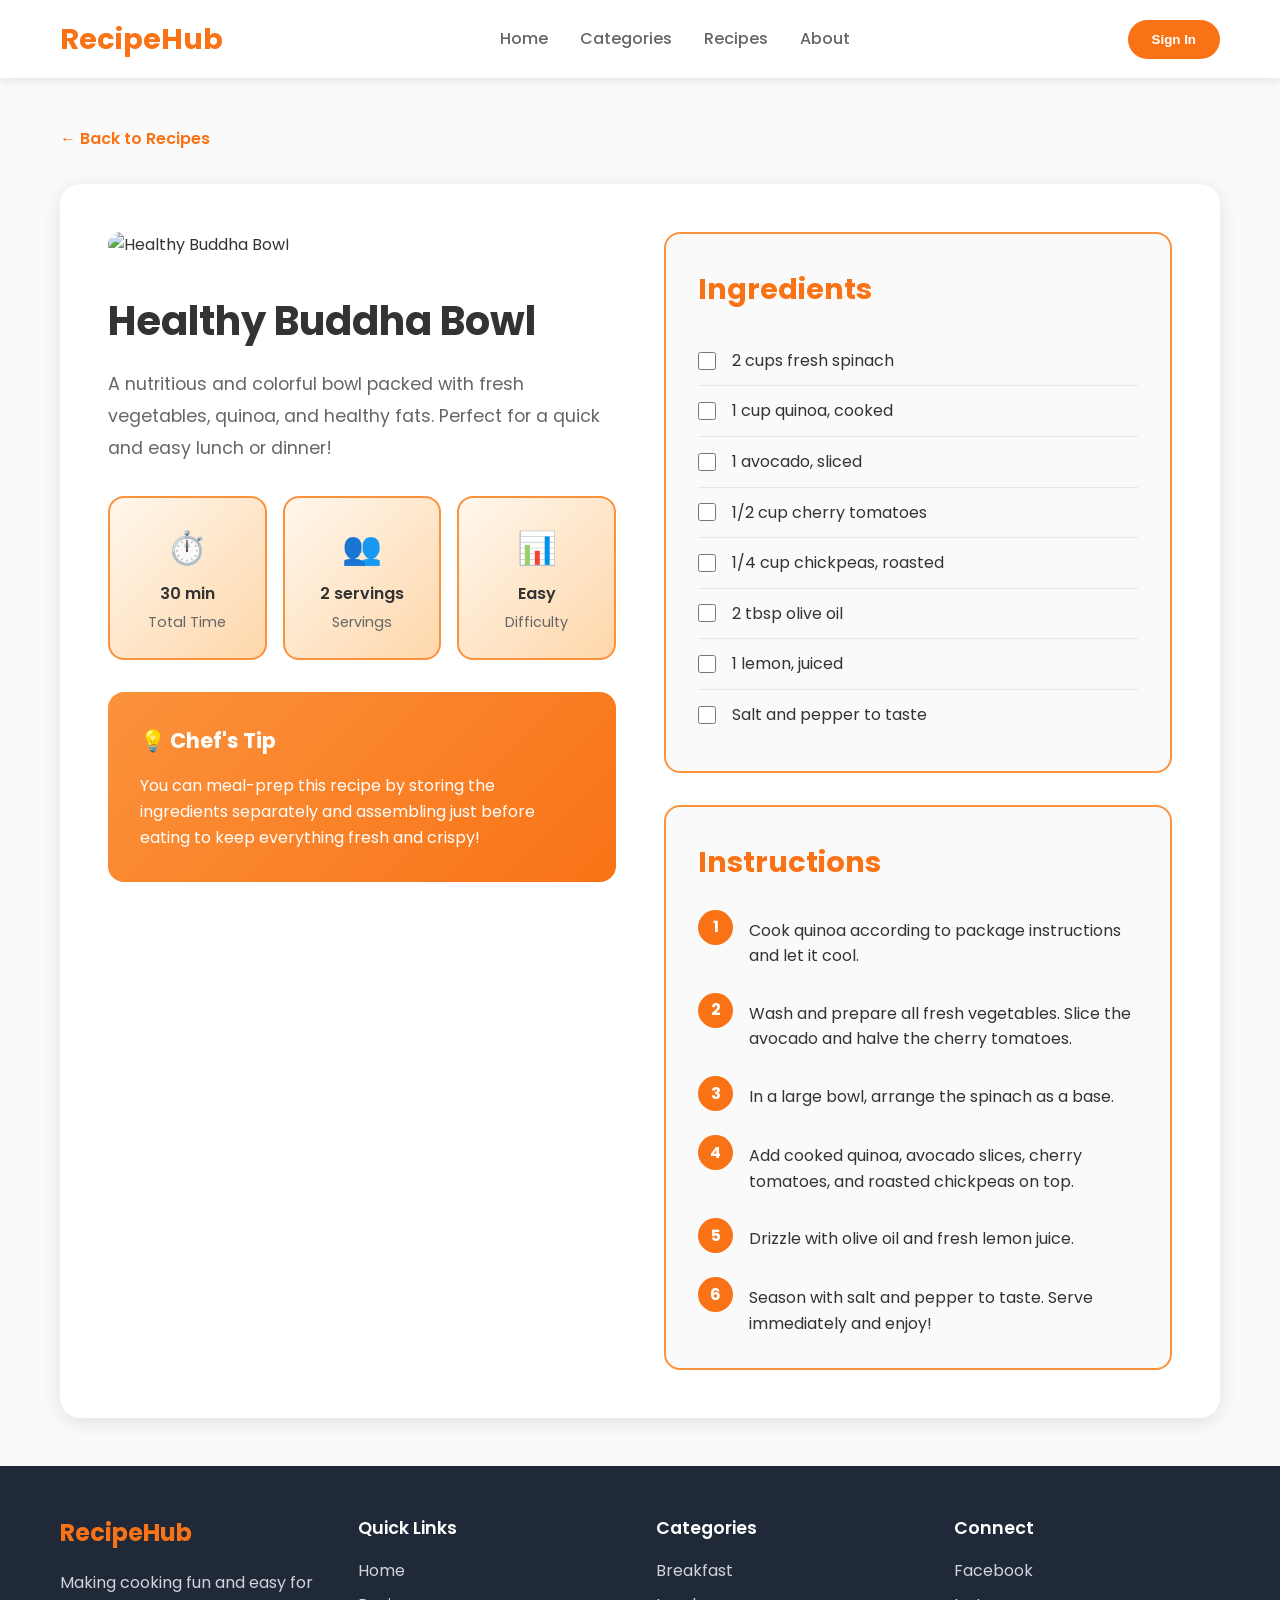
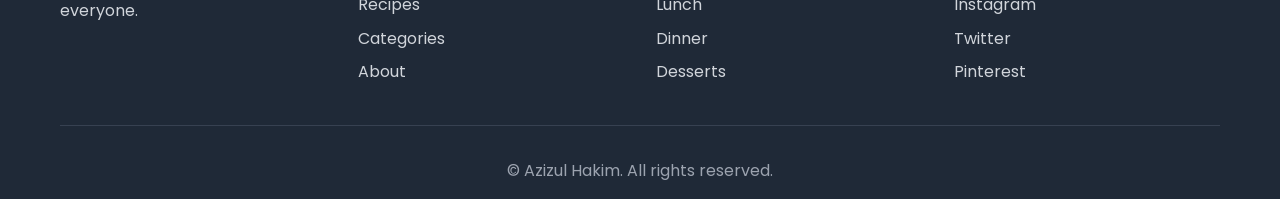
==== recipe-details.html @ 01716eaf "Add files via upload" ====
<!DOCTYPE html>
<html lang="en">
<head>
    <meta charset="UTF-8">
    <meta name="viewport" content="width=device-width, initial-scale=1.0">
    <title>Healthy Buddha Bowl - RecipeHub</title>
    <link rel="stylesheet" href="styles.css">
    <link href="https://fonts.googleapis.com/css2?family=Poppins:wght@400;500;600;700&display=swap" rel="stylesheet">
</head>
<body>
    
    <nav class="navbar">
        <div class="container">
            <div class="nav-content">
                <a href="index.html" class="logo" style="text-decoration: none;">RecipeHub</a>
                <ul class="nav-links">
                    <li><a href="index.html">Home</a></li>
                    <li><a href="categories.html">Categories</a></li>
                    <li><a href="recipes.html">Recipes</a></li>
                    <li><a href="about.html">About</a></li>
                </ul>
                <button class="btn-primary">Sign In</button>
            </div>
        </div>
    </nav>

    <!-- recipe details page -->
    <section style="background-color: #fafafa; padding: 3rem 0;">
        <div class="container">
            <a href="recipes.html" style="color: #f97316; text-decoration: none; font-weight: 600; display: inline-block; margin-bottom: 2rem;">
                ← Back to Recipes
            </a>
            
            <div style="display: grid; grid-template-columns: 1fr 1fr; gap: 3rem; background: white; padding: 3rem; border-radius: 20px; box-shadow: 0 4px 20px rgba(0,0,0,0.1);">
                
                <!-- left side with image and info -->
                <div>
                    <img src="https://images.unsplash.com/photo-1547928578-bca3e9c5a0ab?w=800&h=600&fit=crop" 
                         alt="Healthy Buddha Bowl" 
                         style="width: 100%; height: 400px; object-fit: cover; border-radius: 16px; margin-bottom: 2rem;">
                    
                    <h1 style="font-size: 2.5rem; color: #333; margin-bottom: 1rem;">Healthy Buddha Bowl</h1>
                    
                    <p style="color: #666; font-size: 1.1rem; line-height: 1.8; margin-bottom: 2rem;">
                        A nutritious and colorful bowl packed with fresh vegetables, quinoa, and healthy fats. 
                        Perfect for a quick and easy lunch or dinner!
                    </p>

                    <!-- recipe stats -->
                    <div style="display: grid; grid-template-columns: repeat(3, 1fr); gap: 1rem; margin-bottom: 2rem;">
                        <div style="background: linear-gradient(135deg, #fff7ed 0%, #fed7aa 100%); border: 2px solid #fb923c; border-radius: 16px; padding: 1.5rem; text-align: center;">
                            <div style="font-size: 2rem; margin-bottom: 0.5rem;">⏱️</div>
                            <div style="font-weight: 600; color: #333; margin-bottom: 0.25rem;">30 min</div>
                            <div style="font-size: 0.9rem; color: #666;">Total Time</div>
                        </div>
                        <div style="background: linear-gradient(135deg, #fff7ed 0%, #fed7aa 100%); border: 2px solid #fb923c; border-radius: 16px; padding: 1.5rem; text-align: center;">
                            <div style="font-size: 2rem; margin-bottom: 0.5rem;">👥</div>
                            <div style="font-weight: 600; color: #333; margin-bottom: 0.25rem;">2 servings</div>
                            <div style="font-size: 0.9rem; color: #666;">Servings</div>
                        </div>
                        <div style="background: linear-gradient(135deg, #fff7ed 0%, #fed7aa 100%); border: 2px solid #fb923c; border-radius: 16px; padding: 1.5rem; text-align: center;">
                            <div style="font-size: 2rem; margin-bottom: 0.5rem;">📊</div>
                            <div style="font-weight: 600; color: #333; margin-bottom: 0.25rem;">Easy</div>
                            <div style="font-size: 0.9rem; color: #666;">Difficulty</div>
                        </div>
                    </div>

                    <!-- chef tip -->
                    <div style="background: linear-gradient(135deg, #fb923c 0%, #f97316 100%); color: white; padding: 2rem; border-radius: 16px;">
                        <h4 style="font-size: 1.3rem; margin-bottom: 1rem;">💡 Chef's Tip</h4>
                        <p style="line-height: 1.6;">
                            You can meal-prep this recipe by storing the ingredients separately and assembling 
                            just before eating to keep everything fresh and crispy!
                        </p>
                    </div>
                </div>

                <!-- right side with ingredients and steps -->
                <div>
                    <!-- ingredients section -->
                    <div style="background: #fafafa; border: 2px solid #fb923c; border-radius: 16px; padding: 2rem; margin-bottom: 2rem;">
                        <h3 style="font-size: 1.8rem; color: #f97316; margin-bottom: 1.5rem;">Ingredients</h3>
                        <ul style="list-style: none; padding: 0;">
                            <li style="display: flex; align-items: center; gap: 1rem; padding: 0.75rem 0; border-bottom: 1px solid #e5e7eb;">
                                <input type="checkbox" style="width: 18px; height: 18px; cursor: pointer;">
                                <span style="color: #333;">2 cups fresh spinach</span>
                            </li>
                            <li style="display: flex; align-items: center; gap: 1rem; padding: 0.75rem 0; border-bottom: 1px solid #e5e7eb;">
                                <input type="checkbox" style="width: 18px; height: 18px; cursor: pointer;">
                                <span style="color: #333;">1 cup quinoa, cooked</span>
                            </li>
                            <li style="display: flex; align-items: center; gap: 1rem; padding: 0.75rem 0; border-bottom: 1px solid #e5e7eb;">
                                <input type="checkbox" style="width: 18px; height: 18px; cursor: pointer;">
                                <span style="color: #333;">1 avocado, sliced</span>
                            </li>
                            <li style="display: flex; align-items: center; gap: 1rem; padding: 0.75rem 0; border-bottom: 1px solid #e5e7eb;">
                                <input type="checkbox" style="width: 18px; height: 18px; cursor: pointer;">
                                <span style="color: #333;">1/2 cup cherry tomatoes</span>
                            </li>
                            <li style="display: flex; align-items: center; gap: 1rem; padding: 0.75rem 0; border-bottom: 1px solid #e5e7eb;">
                                <input type="checkbox" style="width: 18px; height: 18px; cursor: pointer;">
                                <span style="color: #333;">1/4 cup chickpeas, roasted</span>
                            </li>
                            <li style="display: flex; align-items: center; gap: 1rem; padding: 0.75rem 0; border-bottom: 1px solid #e5e7eb;">
                                <input type="checkbox" style="width: 18px; height: 18px; cursor: pointer;">
                                <span style="color: #333;">2 tbsp olive oil</span>
                            </li>
                            <li style="display: flex; align-items: center; gap: 1rem; padding: 0.75rem 0; border-bottom: 1px solid #e5e7eb;">
                                <input type="checkbox" style="width: 18px; height: 18px; cursor: pointer;">
                                <span style="color: #333;">1 lemon, juiced</span>
                            </li>
                            <li style="display: flex; align-items: center; gap: 1rem; padding: 0.75rem 0;">
                                <input type="checkbox" style="width: 18px; height: 18px; cursor: pointer;">
                                <span style="color: #333;">Salt and pepper to taste</span>
                            </li>
                        </ul>
                    </div>

                    <!-- instructions section -->
                    <div style="background: #fafafa; border: 2px solid #fb923c; border-radius: 16px; padding: 2rem;">
                        <h3 style="font-size: 1.8rem; color: #f97316; margin-bottom: 1.5rem;">Instructions</h3>
                        
                        <div style="display: flex; gap: 1rem; margin-bottom: 1.5rem;">
                            <div style="width: 35px; height: 35px; background-color: #f97316; color: white; border-radius: 50%; display: flex; align-items: center; justify-content: center; font-weight: 700; flex-shrink: 0;">
                                1
                            </div>
                            <p style="color: #333; line-height: 1.6; padding-top: 0.5rem;">
                                Cook quinoa according to package instructions and let it cool.
                            </p>
                        </div>

                        <div style="display: flex; gap: 1rem; margin-bottom: 1.5rem;">
                            <div style="width: 35px; height: 35px; background-color: #f97316; color: white; border-radius: 50%; display: flex; align-items: center; justify-content: center; font-weight: 700; flex-shrink: 0;">
                                2
                            </div>
                            <p style="color: #333; line-height: 1.6; padding-top: 0.5rem;">
                                Wash and prepare all fresh vegetables. Slice the avocado and halve the cherry tomatoes.
                            </p>
                        </div>

                        <div style="display: flex; gap: 1rem; margin-bottom: 1.5rem;">
                            <div style="width: 35px; height: 35px; background-color: #f97316; color: white; border-radius: 50%; display: flex; align-items: center; justify-content: center; font-weight: 700; flex-shrink: 0;">
                                3
                            </div>
                            <p style="color: #333; line-height: 1.6; padding-top: 0.5rem;">
                                In a large bowl, arrange the spinach as a base.
                            </p>
                        </div>

                        <div style="display: flex; gap: 1rem; margin-bottom: 1.5rem;">
                            <div style="width: 35px; height: 35px; background-color: #f97316; color: white; border-radius: 50%; display: flex; align-items: center; justify-content: center; font-weight: 700; flex-shrink: 0;">
                                4
                            </div>
                            <p style="color: #333; line-height: 1.6; padding-top: 0.5rem;">
                                Add cooked quinoa, avocado slices, cherry tomatoes, and roasted chickpeas on top.
                            </p>
                        </div>

                        <div style="display: flex; gap: 1rem; margin-bottom: 1.5rem;">
                            <div style="width: 35px; height: 35px; background-color: #f97316; color: white; border-radius: 50%; display: flex; align-items: center; justify-content: center; font-weight: 700; flex-shrink: 0;">
                                5
                            </div>
                            <p style="color: #333; line-height: 1.6; padding-top: 0.5rem;">
                                Drizzle with olive oil and fresh lemon juice.
                            </p>
                        </div>

                        <div style="display: flex; gap: 1rem;">
                            <div style="width: 35px; height: 35px; background-color: #f97316; color: white; border-radius: 50%; display: flex; align-items: center; justify-content: center; font-weight: 700; flex-shrink: 0;">
                                6
                            </div>
                            <p style="color: #333; line-height: 1.6; padding-top: 0.5rem;">
                                Season with salt and pepper to taste. Serve immediately and enjoy!
                            </p>
                        </div>
                    </div>
                </div>

            </div>
        </div>
    </section>

    <footer class="footer">
        <div class="container">
            <div class="footer-content">
                <div class="footer-section">
                    <h3>RecipeHub</h3>
                    <p>Making cooking fun and easy for everyone.</p>
                </div>
                <div class="footer-section">
                    <h4>Quick Links</h4>
                    <ul>
                        <li><a href="index.html">Home</a></li>
                        <li><a href="recipes.html">Recipes</a></li>
                        <li><a href="categories.html">Categories</a></li>
                        <li><a href="about.html">About</a></li>
                    </ul>
                </div>
                <div class="footer-section">
                    <h4>Categories</h4>
                    <ul>
                        <li><a href="categories.html">Breakfast</a></li>
                        <li><a href="categories.html">Lunch</a></li>
                        <li><a href="categories.html">Dinner</a></li>
                        <li><a href="categories.html">Desserts</a></li>
                    </ul>
                </div>
                <div class="footer-section">
                    <h4>Connect</h4>
                    <ul>
                        <li><a href="#">Facebook</a></li>
                        <li><a href="#">Instagram</a></li>
                        <li><a href="#">Twitter</a></li>
                        <li><a href="#">Pinterest</a></li>
                    </ul>
                </div>
            </div>
            <div class="footer-bottom">
                <p>&copy; Azizul Hakim. All rights reserved.</p>
            </div>
        </div>
    </footer>
</body>
</html>
---- styles.css ----
* {
    margin: 0;
    padding: 0;
    box-sizing: border-box;
}

body {
    font-family: 'Poppins', sans-serif;
    line-height: 1.6;
    color: #333;
    background-color: #fff;
}

.container {
    max-width: 1200px;
    margin: 0 auto;
    padding: 0 20px;
}

.navbar {
    background-color: #fff;
    box-shadow: 0 2px 10px rgba(0, 0, 0, 0.1);
    position: sticky;
    top: 0;
    z-index: 1000;
}

.nav-content {
    display: flex;
    justify-content: space-between;
    align-items: center;
    padding: 1rem 0;
}

.logo {
    font-size: 1.8rem;
    font-weight: 700;
    color: #f97316;
}

.nav-links {
    display: flex;
    list-style: none;
    gap: 2rem;
}

.nav-links a {
    text-decoration: none;
    color: #666;
    font-weight: 500;
    transition: color 0.3s;
}

.nav-links a:hover,
.nav-links a.active {
    color: #f97316;
}

.btn-primary {
    background-color: #f97316;
    color: white;
    border: none;
    padding: 0.75rem 1.5rem;
    border-radius: 50px;
    font-weight: 600;
    cursor: pointer;
    transition: background-color 0.3s;
}

.btn-primary:hover {
    background-color: #ea580c;
}

.hero {
    background: linear-gradient(135deg, #fb923c 0%, #f97316 100%);
    color: white;
    padding: 6rem 0;
    text-align: center;
}

.hero-content h1 {
    font-size: 3.5rem;
    font-weight: 700;
    margin-bottom: 1rem;
}

.hero-content p {
    font-size: 1.5rem;
    margin-bottom: 2rem;
    opacity: 0.95;
}

.btn-hero {
    background-color: white;
    color: #f97316;
    border: none;
    padding: 1rem 2.5rem;
    border-radius: 50px;
    font-size: 1.1rem;
    font-weight: 600;
    cursor: pointer;
    transition: transform 0.3s, box-shadow 0.3s;
    text-decoration: none;
    display: inline-block;
}

.btn-hero:hover {
    transform: translateY(-2px);
    box-shadow: 0 10px 25px rgba(0, 0, 0, 0.2);
}

.page-header {
    background: linear-gradient(135deg, #fb923c 0%, #f97316 100%);
    color: white;
    padding: 4rem 0;
    text-align: center;
}

.page-header h1 {
    font-size: 3rem;
    font-weight: 700;
    margin-bottom: 0.5rem;
}

.page-header p {
    font-size: 1.2rem;
    opacity: 0.95;
}

.recipes-section {
    padding: 5rem 0;
    background-color: #fafafa;
}

.section-title {
    font-size: 2.5rem;
    font-weight: 700;
    color: #333;
    margin-bottom: 3rem;
    text-align: center;
}

.recipe-grid {
    display: grid;
    grid-template-columns: repeat(auto-fill, minmax(280px, 1fr));
    gap: 2rem;
}

.recipe-card {
    background: white;
    border-radius: 16px;
    overflow: hidden;
    box-shadow: 0 4px 15px rgba(0, 0, 0, 0.1);
    transition: transform 0.3s, box-shadow 0.3s;
    cursor: pointer;
}

.recipe-card:hover {
    transform: translateY(-5px);
    box-shadow: 0 8px 25px rgba(0, 0, 0, 0.15);
}

.recipe-image {
    width: 100%;
    height: 200px;
    overflow: hidden;
}

.recipe-image img {
    width: 100%;
    height: 100%;
    object-fit: cover;
}

.recipe-content {
    padding: 1.5rem;
}

.recipe-content h3 {
    font-size: 1.25rem;
    font-weight: 600;
    color: #333;
    margin-bottom: 1rem;
}

.recipe-meta {
    display: flex;
    justify-content: space-between;
    align-items: center;
    margin-bottom: 0.75rem;
}

.time {
    color: #666;
    font-size: 0.9rem;
}

.difficulty {
    padding: 0.25rem 0.75rem;
    border-radius: 20px;
    font-size: 0.85rem;
    font-weight: 600;
}

.difficulty.easy {
    background-color: #dcfce7;
    color: #16a34a;
}

.difficulty.medium {
    background-color: #fed7aa;
    color: #ea580c;
}

.difficulty.hard {
    background-color: #fecaca;
    color: #dc2626;
}

.rating {
    color: #fbbf24;
    font-size: 1rem;
}

.categories-section {
    padding: 5rem 0;
    background-color: #fff;
}

.categories-grid {
    display: grid;
    grid-template-columns: repeat(auto-fit, minmax(220px, 1fr));
    gap: 2rem;
}

.category-card {
    background: linear-gradient(135deg, #fff7ed 0%, #fed7aa 100%);
    border: 2px solid #fb923c;
    border-radius: 16px;
    padding: 2rem;
    text-align: center;
    transition: transform 0.3s, box-shadow 0.3s;
    cursor: pointer;
    text-decoration: none;
    display: block;
}

.category-card:hover {
    transform: translateY(-5px);
    box-shadow: 0 8px 20px rgba(249, 115, 22, 0.3);
}

.category-icon {
    font-size: 3.5rem;
    margin-bottom: 1rem;
}

.category-card h3 {
    font-size: 1.5rem;
    font-weight: 600;
    color: #333;
    margin-bottom: 0.5rem;
}

.category-card p {
    color: #666;
    font-size: 0.95rem;
}

.about-section {
    padding: 5rem 0;
    background-color: #fafafa;
}

.about-content {
    max-width: 900px;
    margin: 0 auto;
    text-align: center;
}

.about-content h2 {
    font-size: 2.5rem;
    font-weight: 700;
    color: #333;
    margin-bottom: 1.5rem;
}

.about-content p {
    font-size: 1.1rem;
    color: #666;
    margin-bottom: 1.5rem;
    line-height: 1.8;
}

.features {
    display: grid;
    grid-template-columns: repeat(auto-fit, minmax(250px, 1fr));
    gap: 2rem;
    margin-top: 3rem;
}

.feature {
    display: flex;
    align-items: flex-start;
    text-align: left;
    background: white;
    padding: 1.5rem;
    border-radius: 12px;
    box-shadow: 0 4px 15px rgba(0, 0, 0, 0.08);
}

.feature-icon {
    width: 50px;
    height: 50px;
    background: linear-gradient(135deg, #fb923c 0%, #f97316 100%);
    color: white;
    border-radius: 50%;
    display: flex;
    align-items: center;
    justify-content: center;
    font-size: 1.5rem;
    font-weight: 700;
    margin-right: 1rem;
    flex-shrink: 0;
}

.feature h4 {
    font-size: 1.2rem;
    font-weight: 600;
    color: #333;
    margin-bottom: 0.5rem;
}

.feature p {
    font-size: 0.95rem;
    color: #666;
    margin: 0;
}

.footer {
    background-color: #1f2937;
    color: white;
    padding: 3rem 0 1rem;
}

.footer-content {
    display: grid;
    grid-template-columns: repeat(auto-fit, minmax(200px, 1fr));
    gap: 2rem;
    margin-bottom: 2rem;
}

.footer-section h3 {
    font-size: 1.5rem;
    font-weight: 700;
    margin-bottom: 1rem;
    color: #f97316;
}

.footer-section h4 {
    font-size: 1.1rem;
    font-weight: 600;
    margin-bottom: 1rem;
}

.footer-section p {
    color: #d1d5db;
    line-height: 1.8;
}

.footer-section ul {
    list-style: none;
}

.footer-section ul li {
    margin-bottom: 0.5rem;
}

.footer-section ul li a {
    color: #d1d5db;
    text-decoration: none;
    transition: color 0.3s;
}

.footer-section ul li a:hover {
    color: #f97316;
}

.footer-bottom {
    text-align: center;
    padding-top: 2rem;
    border-top: 1px solid #374151;
    color: #9ca3af;
}

@media (max-width: 768px) {
    .nav-links {
        display: none;
    }
    .hero-content h1 {
        font-size: 2.5rem;
    }
    .hero-content p {
        font-size: 1.2rem;
    }
    .page-header h1 {
        font-size: 2.5rem;
    }
    .recipe-grid {
        grid-template-columns: repeat(auto-fill, minmax(250px, 1fr));
        gap: 1.5rem;
    }
    .categories-grid {
        grid-template-columns: repeat(auto-fit, minmax(180px, 1fr));
    }
    .section-title {
        font-size: 2rem;
    }
}

@media (max-width: 480px) {
    .hero-content h1 {
        font-size: 2rem;
    }
    .hero-content p {
        font-size: 1rem;
    }
    .page-header h1 {
        font-size: 2rem;
    }
    .recipe-grid {
        grid-template-columns: 1fr;
    }
    .categories-grid {
        grid-template-columns: 1fr;
    }
}
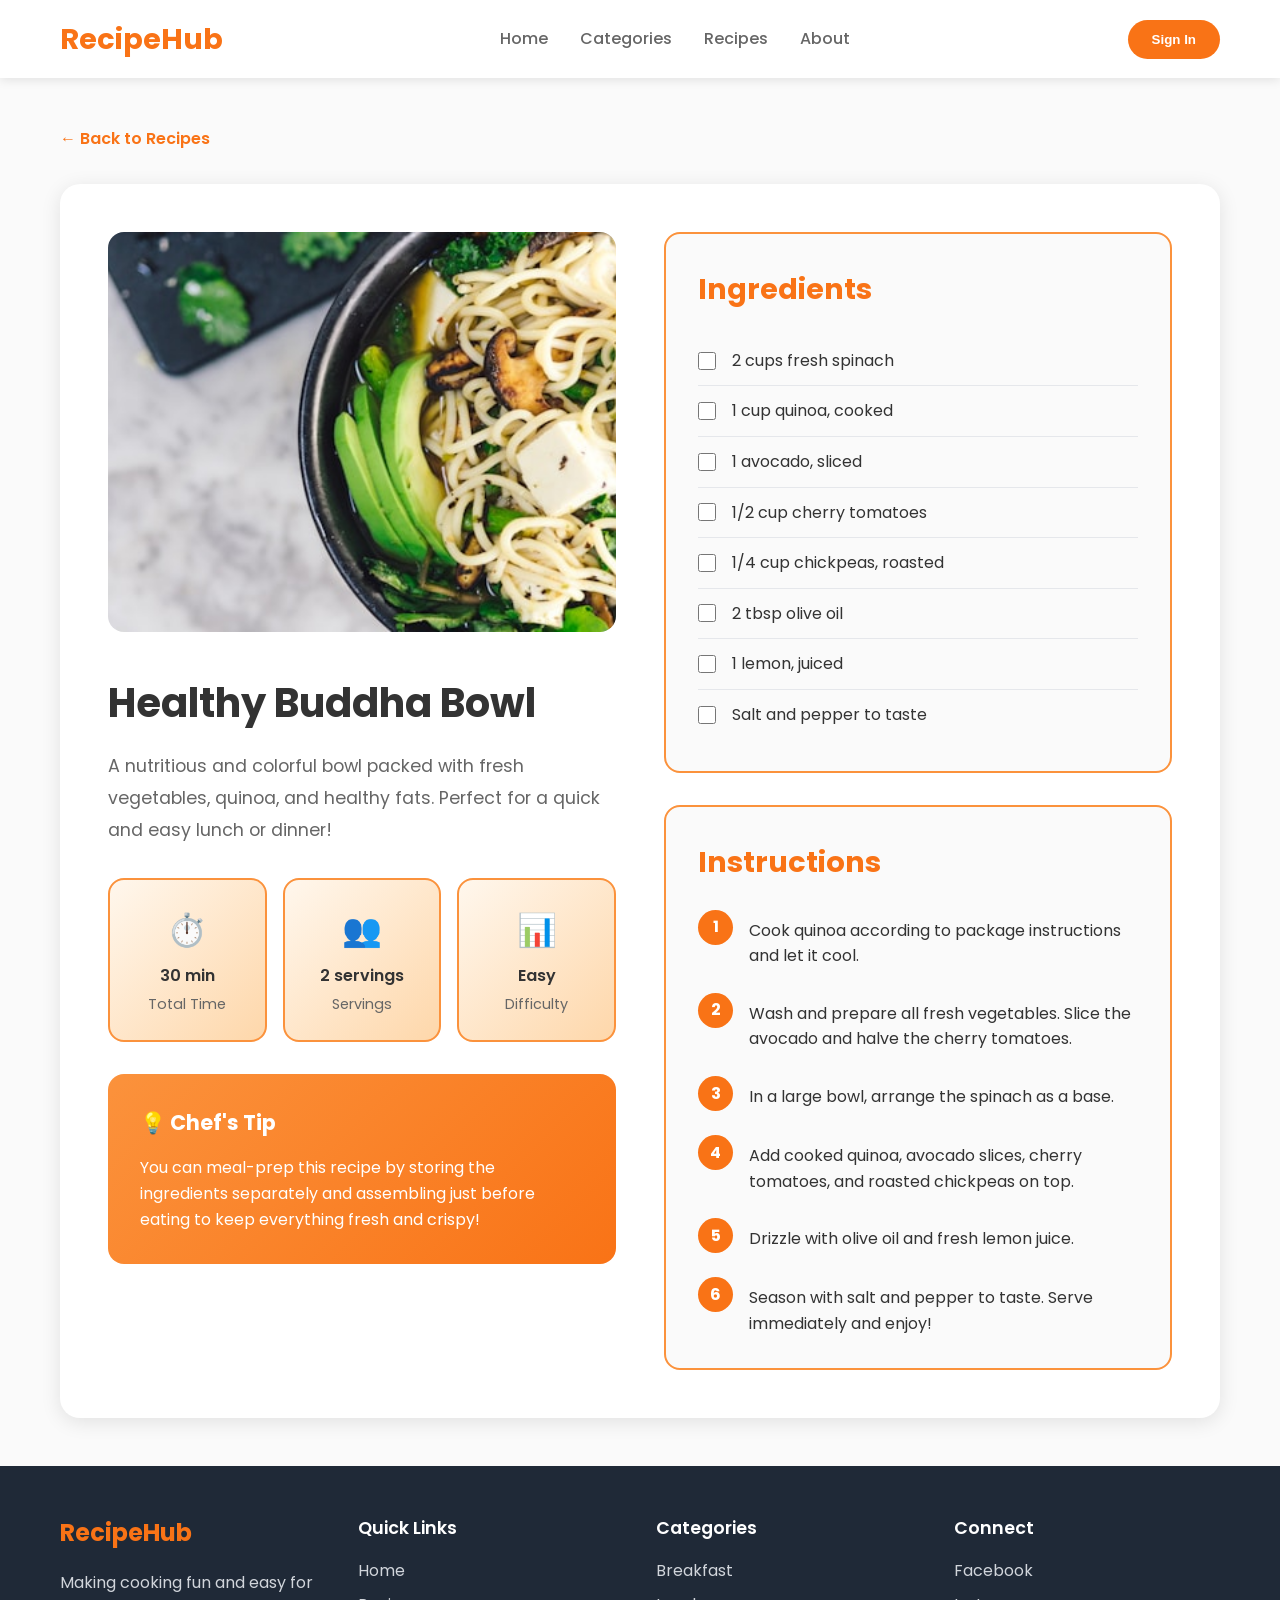
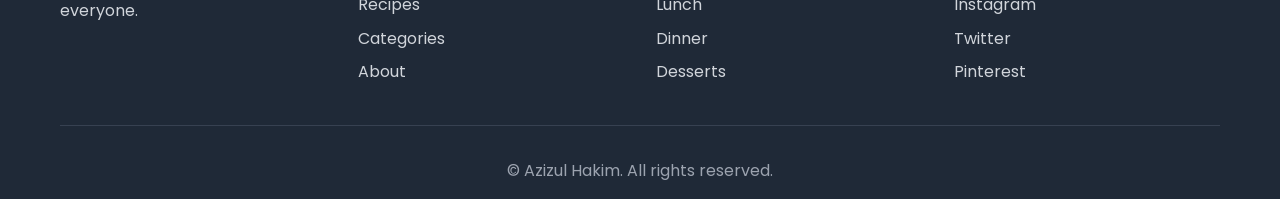
==== commit d0d62907: "Update recipe-details.html" ====
--- a/recipe-details.html
+++ b/recipe-details.html
@@ -35,7 +35,7 @@
                 
                 <!-- left side with image and info -->
                 <div>
-                    <img src="https://images.unsplash.com/photo-1547928578-bca3e9c5a0ab?w=800&h=600&fit=crop" 
+                    <img src="Images/healthy salad.jpg" 
                          alt="Healthy Buddha Bowl" 
                          style="width: 100%; height: 400px; object-fit: cover; border-radius: 16px; margin-bottom: 2rem;">
                     
@@ -221,4 +221,4 @@
         </div>
     </footer>
 </body>
-</html>+</html>
